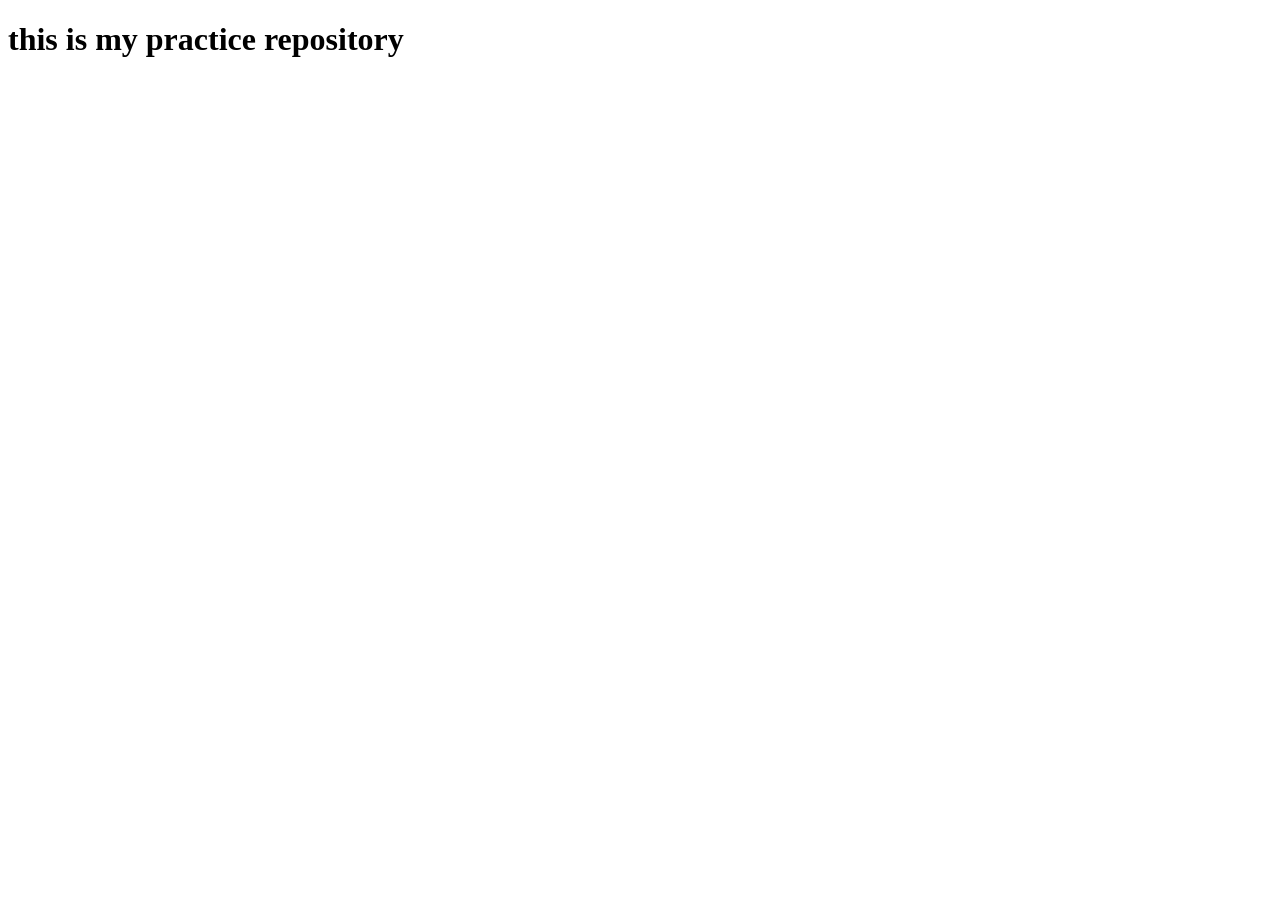
==== index.html @ 1db2bf40 "this is ____" ====
<!DOCTYPE html>
<html lang="en">
<head>
    <meta charset="UTF-8">
    <meta name="viewport" content="width=device-width, initial-scale=1.0">
    <title>Document</title>
</head>
<body>
    <h1>this is my practice repository</h1>
</body>
</html>
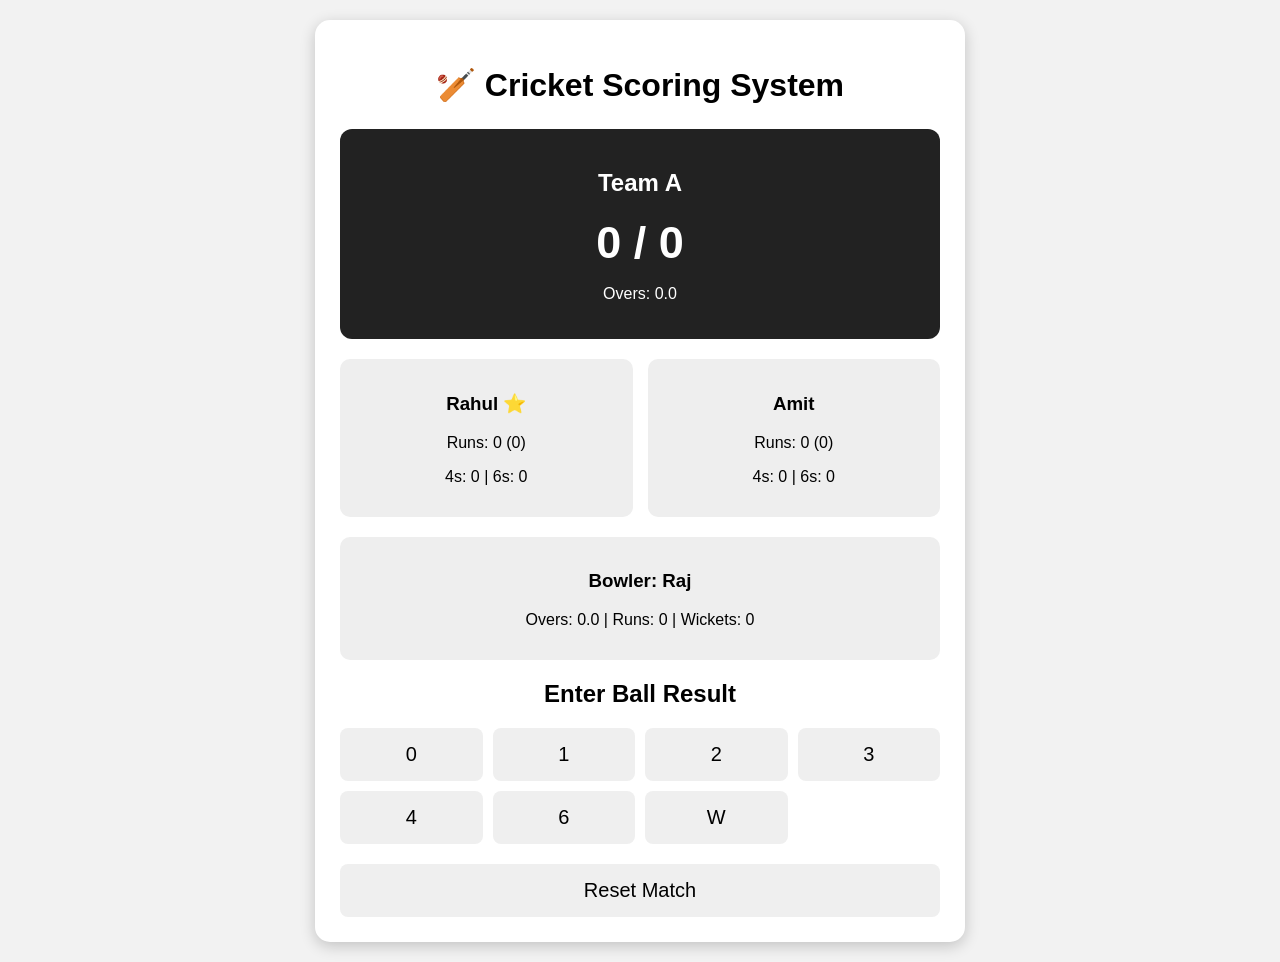
==== commit ca03361b: "This is Store Cricket score" ====
--- a/index.html
+++ b/index.html
@@ -3,9 +3,69 @@
 <head>
     <meta charset="UTF-8">
     <meta name="viewport" content="width=device-width, initial-scale=1.0">
-    <title>Document</title>
+    <title>Cricket Scoring System</title>
+    <link rel="stylesheet" href="style.css">
 </head>
+
 <body>
-    <h1>this is my practice repository</h1>
+
+    <div class="scoreboard">
+
+        <h1>🏏 Cricket Scoring System</h1>
+
+        <div class="score">
+            <h2>Team A</h2>
+            <div id="teamScore">0 / 0</div>
+            <p>Overs: <span id="overs">0.0</span></p>
+        </div>
+
+        <div class="players">
+
+            <div class="player">
+                <h3>Rahul ⭐</h3>
+                <p>
+                    Runs: <span id="batsmanRuns">0</span>
+                    (<span id="balls">0</span>)
+                </p>
+                <p>4s: <span id="fours">0</span> |
+                   6s: <span id="sixes">0</span>
+                </p>
+            </div>
+
+            <div class="player">
+                <h3>Amit</h3>
+                <p>Runs: 0 (0)</p>
+                <p>4s: 0 | 6s: 0</p>
+            </div>
+
+        </div>
+
+        <div class="bowler">
+            <h3>Bowler: Raj</h3>
+            <p>
+                Overs: <span id="bowlerOvers">0.0</span> |
+                Runs: <span id="bowlerRuns">0</span> |
+                Wickets: <span id="bowlerWickets">0</span>
+            </p>
+        </div>
+
+        <h2>Enter Ball Result</h2>
+
+        <div class="buttons">
+            <button onclick="addRuns(0)">0</button>
+            <button onclick="addRuns(1)">1</button>
+            <button onclick="addRuns(2)">2</button>
+            <button onclick="addRuns(3)">3</button>
+            <button onclick="addRuns(4)">4</button>
+            <button onclick="addRuns(6)">6</button>
+            <button onclick="wicket()">W</button>
+        </div>
+
+        <button class="reset" onclick="resetScore()">Reset Match</button>
+
+    </div>
+
+    <script src="script.js"></script>
+
 </body>
 </html>
--- a/style.css
+++ b/style.css
@@ -0,0 +1,72 @@
+body {
+    font-family: Arial, sans-serif;
+    background: #f2f2f2;
+    margin: 0;
+    padding: 20px;
+}
+
+.scoreboard {
+    max-width: 600px;
+    margin: auto;
+    background: white;
+    padding: 25px;
+    border-radius: 15px;
+    text-align: center;
+    box-shadow: 0 4px 15px rgba(0,0,0,0.2);
+}
+
+h1 {
+    margin-bottom: 25px;
+}
+
+.score {
+    background: #222;
+    color: white;
+    padding: 20px;
+    border-radius: 12px;
+}
+
+#teamScore {
+    font-size: 45px;
+    font-weight: bold;
+}
+
+.players {
+    display: flex;
+    gap: 15px;
+    margin-top: 20px;
+}
+
+.player {
+    flex: 1;
+    background: #eee;
+    padding: 15px;
+    border-radius: 10px;
+}
+
+.bowler {
+    margin-top: 20px;
+    padding: 15px;
+    background: #eee;
+    border-radius: 10px;
+}
+
+.buttons {
+    display: grid;
+    grid-template-columns: repeat(4, 1fr);
+    gap: 10px;
+    margin-top: 15px;
+}
+
+button {
+    padding: 15px;
+    font-size: 20px;
+    border: none;
+    border-radius: 8px;
+    cursor: pointer;
+}
+
+.reset {
+    margin-top: 20px;
+    width: 100%;
+}
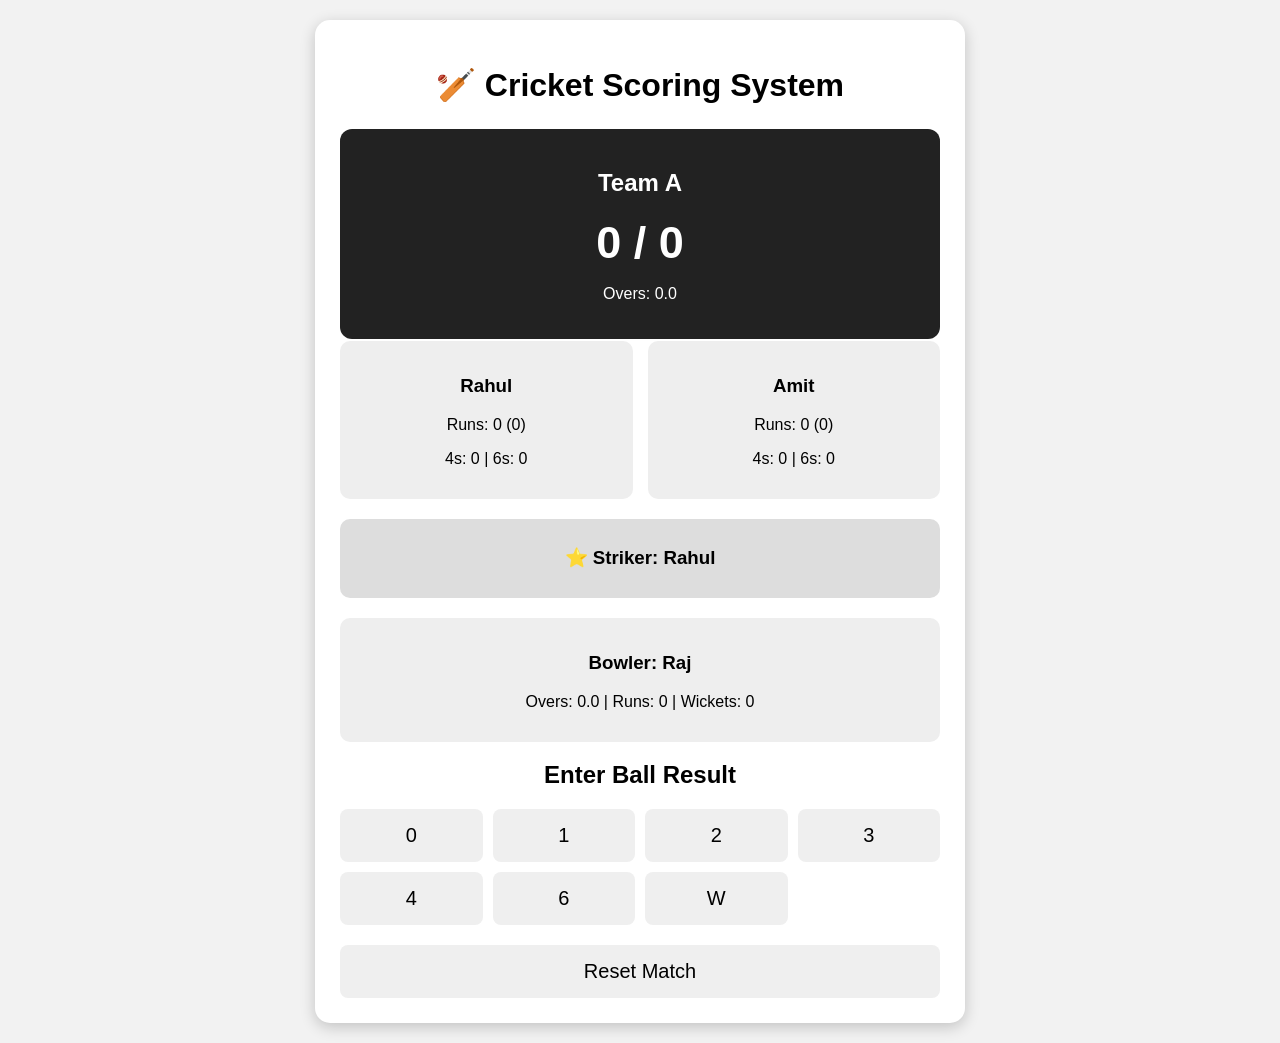
==== commit 1e1e4c74: "This is change for strike roatate. when each player make run." ====
--- a/index.html
+++ b/index.html
@@ -9,63 +9,107 @@
 
 <body>
 
-    <div class="scoreboard">
+<div class="scoreboard">
 
-        <h1>🏏 Cricket Scoring System</h1>
+    <h1>🏏 Cricket Scoring System</h1>
 
-        <div class="score">
-            <h2>Team A</h2>
-            <div id="teamScore">0 / 0</div>
-            <p>Overs: <span id="overs">0.0</span></p>
-        </div>
+    <div class="score">
+        <h2>Team A</h2>
 
-        <div class="players">
+        <div id="teamScore">0 / 0</div>
 
-            <div class="player">
-                <h3>Rahul ⭐</h3>
-                <p>
-                    Runs: <span id="batsmanRuns">0</span>
-                    (<span id="balls">0</span>)
-                </p>
-                <p>4s: <span id="fours">0</span> |
-                   6s: <span id="sixes">0</span>
-                </p>
-            </div>
+        <p>Overs: <span id="overs">0.0</span></p>
+    </div>
 
-            <div class="player">
-                <h3>Amit</h3>
-                <p>Runs: 0 (0)</p>
-                <p>4s: 0 | 6s: 0</p>
-            </div>
 
-        </div>
+    <!-- Batsmen -->
 
-        <div class="bowler">
-            <h3>Bowler: Raj</h3>
+    <div class="players">
+
+        <div class="player">
+            <h3 id="batsman1Name">Rahul</h3>
+
             <p>
-                Overs: <span id="bowlerOvers">0.0</span> |
-                Runs: <span id="bowlerRuns">0</span> |
-                Wickets: <span id="bowlerWickets">0</span>
+                Runs: <span id="batsman1Runs">0</span>
+                (<span id="batsman1Balls">0</span>)
+            </p>
+
+            <p>
+                4s: <span id="batsman1Fours">0</span> |
+                6s: <span id="batsman1Sixes">0</span>
             </p>
         </div>
 
-        <h2>Enter Ball Result</h2>
 
-        <div class="buttons">
-            <button onclick="addRuns(0)">0</button>
-            <button onclick="addRuns(1)">1</button>
-            <button onclick="addRuns(2)">2</button>
-            <button onclick="addRuns(3)">3</button>
-            <button onclick="addRuns(4)">4</button>
-            <button onclick="addRuns(6)">6</button>
-            <button onclick="wicket()">W</button>
+        <div class="player">
+            <h3 id="batsman2Name">Amit</h3>
+
+            <p>
+                Runs: <span id="batsman2Runs">0</span>
+                (<span id="batsman2Balls">0</span>)
+            </p>
+
+            <p>
+                4s: <span id="batsman2Fours">0</span> |
+                6s: <span id="batsman2Sixes">0</span>
+            </p>
         </div>
-
-        <button class="reset" onclick="resetScore()">Reset Match</button>
 
     </div>
 
-    <script src="script.js"></script>
+
+    <!-- Current striker -->
+
+    <div class="striker">
+
+        <h3>
+            ⭐ Striker:
+            <span id="strikerName">Rahul</span>
+        </h3>
+
+    </div>
+
+
+    <!-- Bowler -->
+
+    <div class="bowler">
+
+        <h3>Bowler: Raj</h3>
+
+        <p>
+            Overs: <span id="bowlerOvers">0.0</span> |
+            Runs: <span id="bowlerRuns">0</span> |
+            Wickets: <span id="bowlerWickets">0</span>
+        </p>
+
+    </div>
+
+
+    <!-- Ball buttons -->
+
+    <h2>Enter Ball Result</h2>
+
+    <div class="buttons">
+
+        <button onclick="addRuns(0)">0</button>
+        <button onclick="addRuns(1)">1</button>
+        <button onclick="addRuns(2)">2</button>
+        <button onclick="addRuns(3)">3</button>
+        <button onclick="addRuns(4)">4</button>
+        <button onclick="addRuns(6)">6</button>
+
+        <button onclick="wicket()">W</button>
+
+    </div>
+
+
+    <button class="reset" onclick="resetScore()">
+        Reset Match
+    </button>
+
+</div>
+
+<script src="script.js"></script>
 
 </body>
 </html>
--- a/style.css
+++ b/style.css
@@ -34,7 +34,7 @@
 .players {
     display: flex;
     gap: 15px;
-    margin-top: 20px;
+    margin-top: 2px;
 }
 
 .player {
@@ -69,4 +69,12 @@
 .reset {
     margin-top: 20px;
     width: 100%;
+}
+
+
+.striker {
+    margin-top: 20px;
+    padding: 10px;
+    background: #ddd;
+    border-radius: 10px;
 }
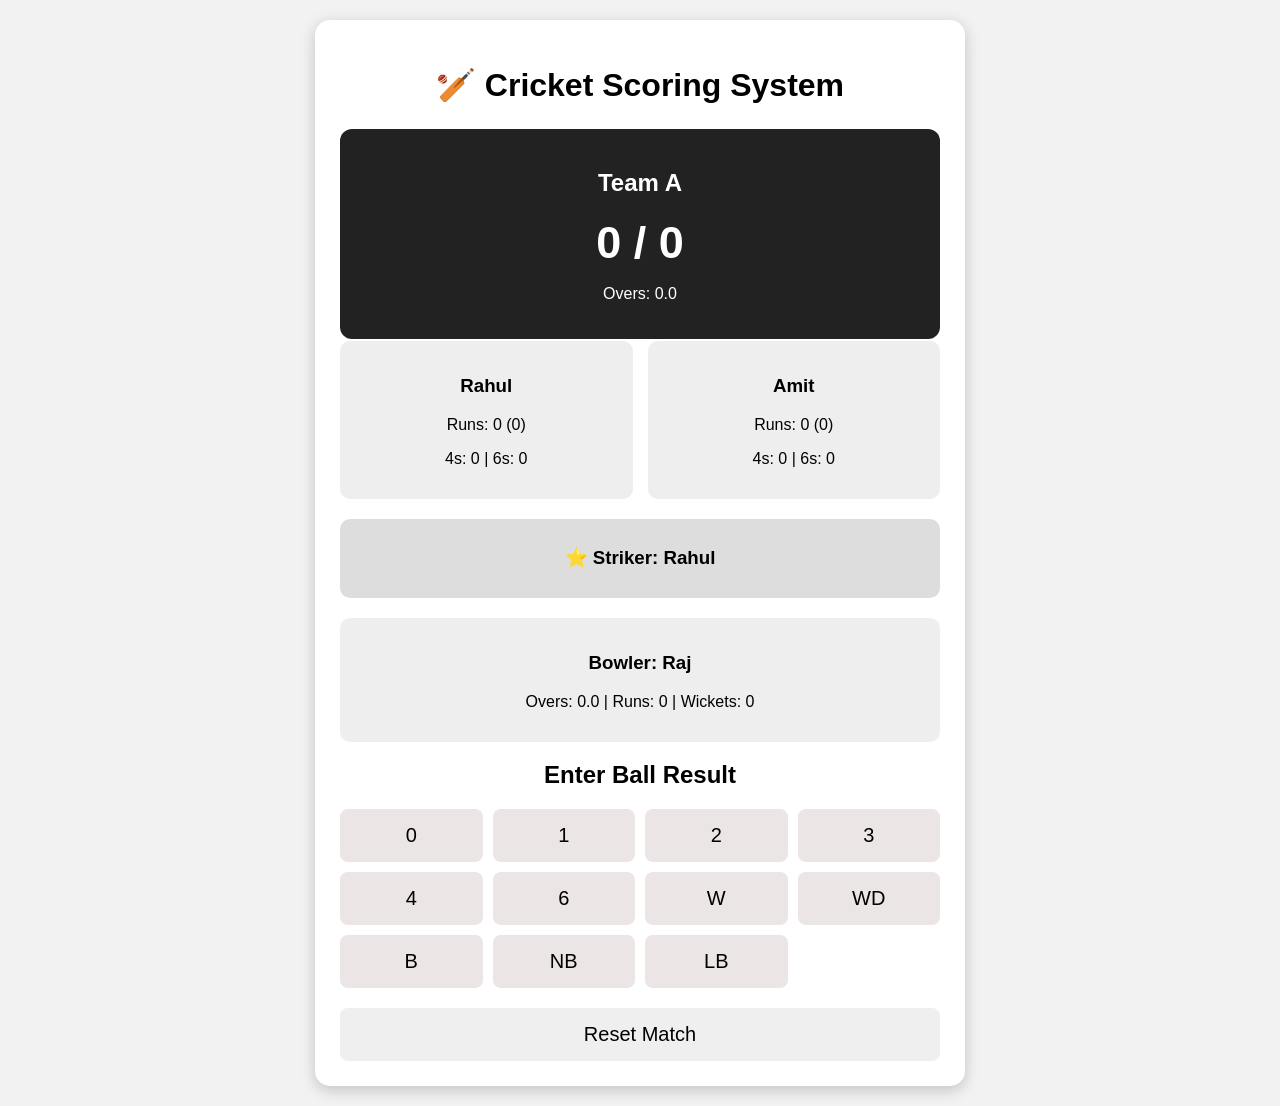
==== commit f45c5e03: "This is  for adding additional things." ====
--- a/index.html
+++ b/index.html
@@ -70,7 +70,7 @@
     </div>
 
 
-    <!-- Bowler -->
+    <!-- Information about Bowler -->
 
     <div class="bowler">
 
@@ -85,7 +85,7 @@
     </div>
 
 
-    <!-- Ball buttons -->
+    <!--  All Ball buttons to get runs or wicket and so on ... -->
 
     <h2>Enter Ball Result</h2>
 
@@ -99,6 +99,10 @@
         <button onclick="addRuns(6)">6</button>
 
         <button onclick="wicket()">W</button>
+        <button onclick="wide()">WD</button>
+        <button onclick="Bye()">B</button>
+        <button onclick="NoBall()">NB</button>
+        <button onclick="legBye()">LB</button>
 
     </div>
 
@@ -109,7 +113,8 @@
 
 </div>
 
-<script src="script.js"></script>
+  
+<script src="script.js"></script>     <!--to connect script.js to html -->
 
 </body>
 </html>
--- a/style.css
+++ b/style.css
@@ -77,4 +77,12 @@
     padding: 10px;
     background: #ddd;
     border-radius: 10px;
+}
+
+.buttons button {
+    background-color: #ece5e5;
+}
+
+.buttons button:hover{
+    transform: scale(1.05);
 }
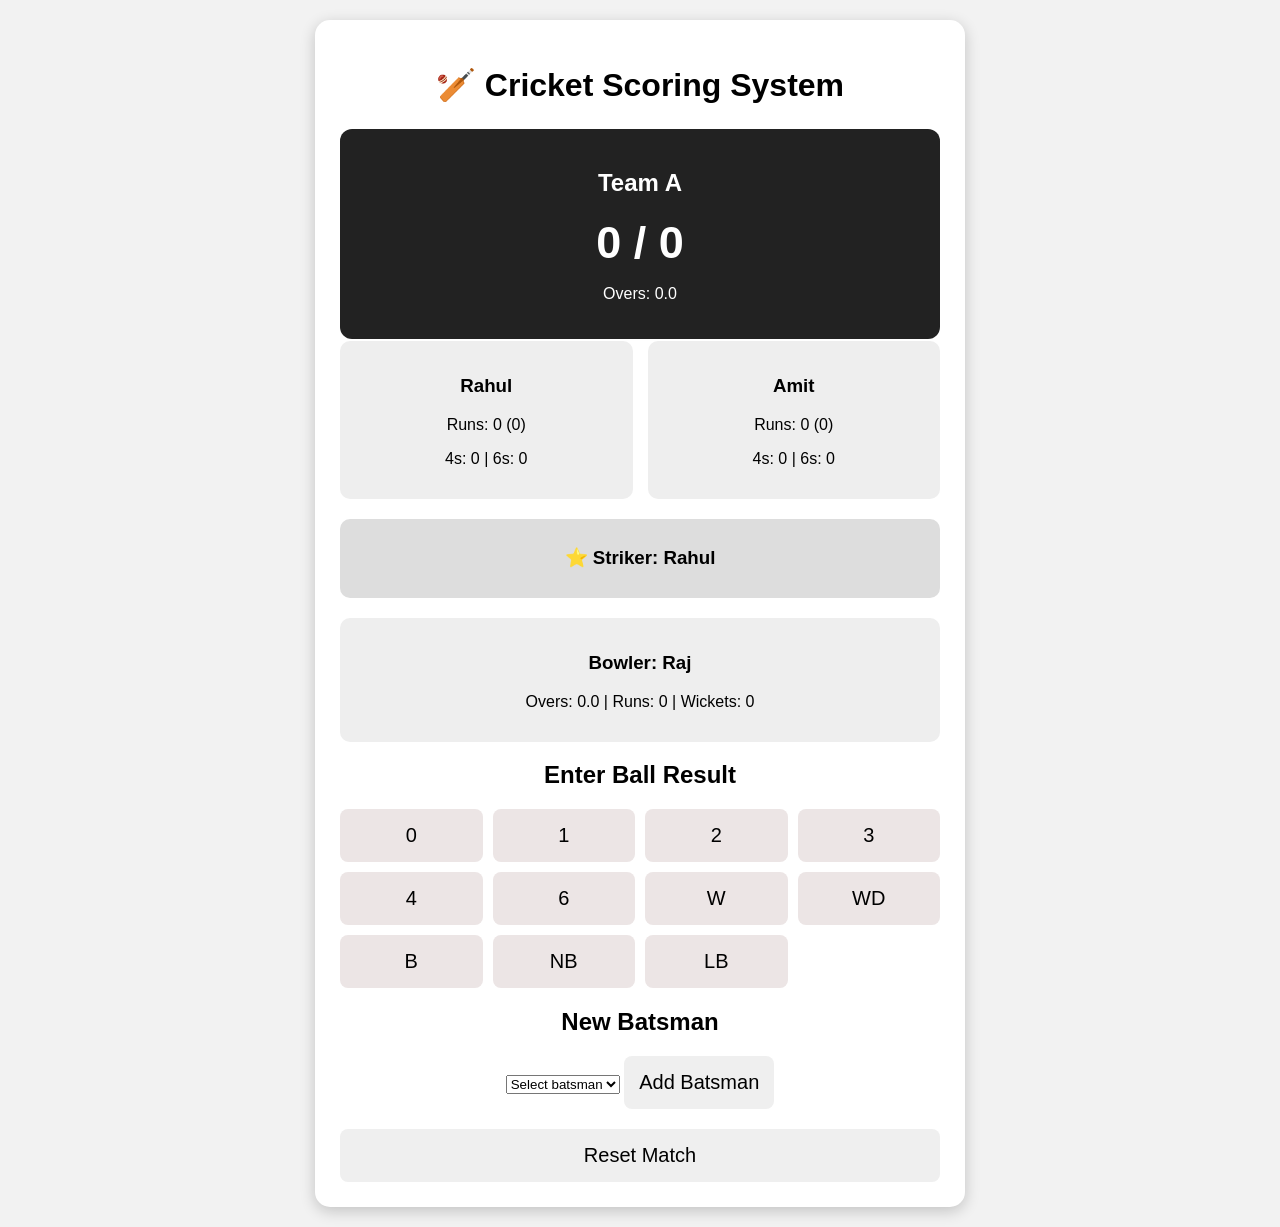
==== commit 1f8035ec: "add new batsman" ====
--- a/index.html
+++ b/index.html
@@ -106,7 +106,27 @@
 
     </div>
 
+    <div class="new-batsman">
 
+    <h2>New Batsman</h2>
+
+    <select id="newBatsman">
+
+        <option value="">Select batsman</option>
+
+        <option value="Vijay">Vijay</option>
+        <option value="Rohit">Rohit</option>
+        <option value="Suresh">Suresh</option>
+        <option value="Karan">Karan</option>
+        <option value="Mohit">Mohit</option>
+
+    </select>
+
+    <button onclick="addNewBatsman()">
+        Add Batsman
+    </button>
+
+</div>
     <button class="reset" onclick="resetScore()">
         Reset Match
     </button>
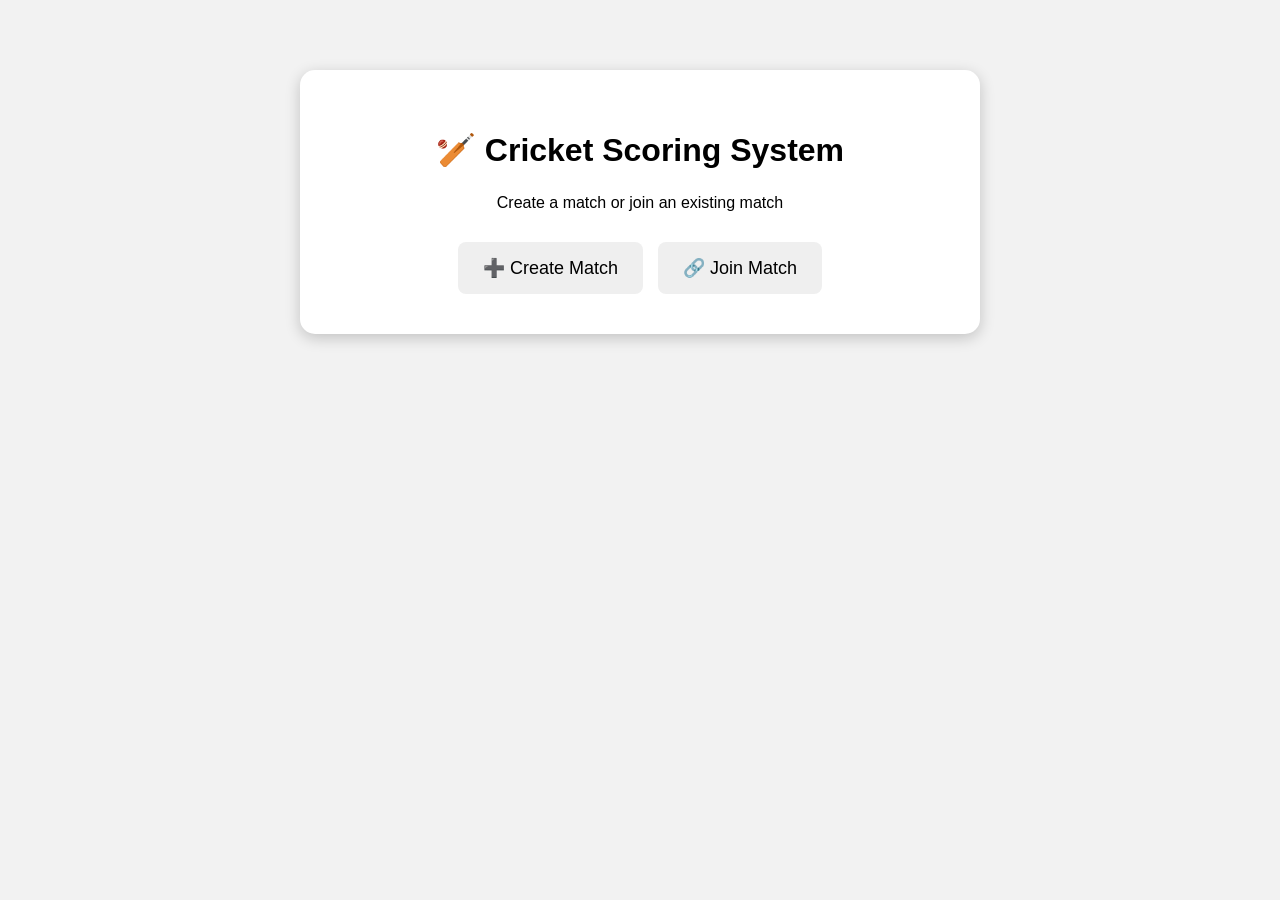
==== commit 29a49efd: "complete html, css and js code." ====
--- a/index.html
+++ b/index.html
@@ -1,140 +1,148 @@
 <!DOCTYPE html>
 <html lang="en">
+
 <head>
+
     <meta charset="UTF-8">
-    <meta name="viewport" content="width=device-width, initial-scale=1.0">
+
+    <meta name="viewport"
+          content="width=device-width, initial-scale=1.0">
+
     <title>Cricket Scoring System</title>
+
     <link rel="stylesheet" href="style.css">
+
 </head>
+
 
 <body>
 
-<div class="scoreboard">
+    <div class="home-container">
 
-    <h1>🏏 Cricket Scoring System</h1>
+        <h1>🏏 Cricket Scoring System</h1>
 
-    <div class="score">
-        <h2>Team A</h2>
-
-        <div id="teamScore">0 / 0</div>
-
-        <p>Overs: <span id="overs">0.0</span></p>
-    </div>
+        <p>
+            Create a match or join an existing match
+        </p>
 
 
-    <!-- Batsmen -->
+        <div class="home-buttons">
 
-    <div class="players">
+            <button onclick="createMatch()">
+                ➕ Create Match
+            </button>
 
-        <div class="player">
-            <h3 id="batsman1Name">Rahul</h3>
 
-            <p>
-                Runs: <span id="batsman1Runs">0</span>
-                (<span id="batsman1Balls">0</span>)
-            </p>
+            <button onclick="showJoinMatch()">
+                🔗 Join Match
+            </button>
 
-            <p>
-                4s: <span id="batsman1Fours">0</span> |
-                6s: <span id="batsman1Sixes">0</span>
-            </p>
         </div>
 
 
-        <div class="player">
-            <h3 id="batsman2Name">Amit</h3>
+        <!-- Join Match Section -->
+
+        <div id="joinSection" class="join-section">
+
+            <h2>Join Match</h2>
+
+            <input
+                type="text"
+                id="matchCode"
+                placeholder="Enter Match Code"
+            >
+
+
+            <input
+                type="text"
+                id="playerName"
+                placeholder="Enter Your Name"
+            >
+
+
+            <button onclick="joinMatch()">
+                Join Match
+            </button>
+
+        </div>
+
+
+        <!-- Created Match -->
+
+        <div id="createdMatch"
+             class="created-match">
+
+            <h2>Match Created! 🎉</h2>
+
+            <p>Your Match Code:</p>
+
+            <h1 id="generatedCode"></h1>
 
             <p>
-                Runs: <span id="batsman2Runs">0</span>
-                (<span id="batsman2Balls">0</span>)
+                Share this code with your players.
             </p>
 
-            <p>
-                4s: <span id="batsman2Fours">0</span> |
-                6s: <span id="batsman2Sixes">0</span>
-            </p>
         </div>
 
     </div>
 
 
-    <!-- Current striker -->
+    <script>
 
-    <div class="striker">
+        function showJoinMatch() {
 
-        <h3>
-            ⭐ Striker:
-            <span id="strikerName">Rahul</span>
-        </h3>
+            document.getElementById("joinSection")
+                .style.display = "block";
 
-    </div>
+        }
 
 
-    <!-- Information about Bowler -->
+        function createMatch() {
 
-    <div class="bowler">
-
-        <h3>Bowler: Raj</h3>
-
-        <p>
-            Overs: <span id="bowlerOvers">0.0</span> |
-            Runs: <span id="bowlerRuns">0</span> |
-            Wickets: <span id="bowlerWickets">0</span>
-        </p>
-
-    </div>
+            let code =
+                "CRIC-" +
+                Math.floor(1000 + Math.random() * 9000);
 
 
-    <!--  All Ball buttons to get runs or wicket and so on ... -->
+            document.getElementById("generatedCode")
+                .innerText = code;
 
-    <h2>Enter Ball Result</h2>
 
-    <div class="buttons">
+            document.getElementById("createdMatch")
+                .style.display = "block";
 
-        <button onclick="addRuns(0)">0</button>
-        <button onclick="addRuns(1)">1</button>
-        <button onclick="addRuns(2)">2</button>
-        <button onclick="addRuns(3)">3</button>
-        <button onclick="addRuns(4)">4</button>
-        <button onclick="addRuns(6)">6</button>
+        }
 
-        <button onclick="wicket()">W</button>
-        <button onclick="wide()">WD</button>
-        <button onclick="Bye()">B</button>
-        <button onclick="NoBall()">NB</button>
-        <button onclick="legBye()">LB</button>
 
-    </div>
+        function joinMatch() {
 
-    <div class="new-batsman">
+            let code =
+                document.getElementById("matchCode").value;
 
-    <h2>New Batsman</h2>
+            let name =
+                document.getElementById("playerName").value;
 
-    <select id="newBatsman">
 
-        <option value="">Select batsman</option>
+            if (code === "" || name === "") {
 
-        <option value="Vijay">Vijay</option>
-        <option value="Rohit">Rohit</option>
-        <option value="Suresh">Suresh</option>
-        <option value="Karan">Karan</option>
-        <option value="Mohit">Mohit</option>
+                alert("Please enter Match Code and Name!");
 
-    </select>
+                return;
 
-    <button onclick="addNewBatsman()">
-        Add Batsman
-    </button>
+            }
 
-</div>
-    <button class="reset" onclick="resetScore()">
-        Reset Match
-    </button>
 
-</div>
+            alert(
+                "Welcome " +
+                name +
+                "! You joined match " +
+                code
+            );
 
-  
-<script src="script.js"></script>     <!--to connect script.js to html -->
+        }
+
+    </script>
 
 </body>
+
 </html>
--- a/style.css
+++ b/style.css
@@ -85,4 +85,228 @@
 
 .buttons button:hover{
     transform: scale(1.05);
+}
+
+.new-bowler {
+    margin-top: 20px;
+    padding: 15px;
+    background: #eeeeee;
+    border-radius: 10px;
+}
+
+.new-bowler select {
+    padding: 12px;
+    font-size: 16px;
+    border-radius: 8px;
+    margin-right: 10px;
+}
+
+.new-bowler button {
+    padding: 12px;
+    font-size: 16px;
+}
+
+.home-container {
+
+    max-width: 600px;
+
+    margin: 50px auto;
+
+    background: white;
+
+    padding: 40px;
+
+    border-radius: 15px;
+
+    text-align: center;
+
+    box-shadow:
+        0 4px 15px rgba(0,0,0,0.2);
+
+}
+
+
+.home-buttons {
+
+    display: flex;
+
+    gap: 15px;
+
+    justify-content: center;
+
+    margin-top: 30px;
+
+}
+
+
+.home-buttons button {
+
+    padding: 15px 25px;
+
+    font-size: 18px;
+
+}
+
+
+.join-section {
+
+    display: none;
+
+    margin-top: 30px;
+
+}
+
+
+.join-section input {
+
+    display: block;
+
+    width: 90%;
+
+    padding: 12px;
+
+    margin: 10px auto;
+
+    font-size: 16px;
+
+}
+
+
+.join-section button {
+
+    padding: 12px 25px;
+
+    font-size: 16px;
+
+}
+
+
+.created-match {
+
+    display: none;
+
+    margin-top: 30px;
+
+    padding: 20px;
+
+    background: #eeeeee;
+
+    border-radius: 10px;
+
+}
+
+
+#generatedCode {
+
+    font-size: 35px;
+
+    letter-spacing: 3px;
+
+}
+
+.lobby-container {
+
+    max-width: 900px;
+
+    margin: 40px auto;
+
+    background: white;
+
+    padding: 30px;
+
+    border-radius: 15px;
+
+    text-align: center;
+
+    box-shadow:
+        0 4px 15px rgba(0,0,0,0.2);
+
+}
+
+
+.teams {
+
+    display: flex;
+
+    gap: 20px;
+
+    margin-top: 30px;
+
+}
+
+
+.team {
+
+    flex: 1;
+
+    padding: 20px;
+
+    background: #eeeeee;
+
+    border-radius: 10px;
+
+    min-height: 200px;
+
+}
+
+
+.team h2 {
+
+    margin-top: 0;
+
+}
+
+
+.add-player {
+
+    margin-top: 30px;
+
+    padding: 20px;
+
+    background: #f5f5f5;
+
+    border-radius: 10px;
+
+}
+
+
+.add-player input {
+
+    padding: 12px;
+
+    font-size: 16px;
+
+    margin: 5px;
+
+}
+
+
+.add-player select {
+
+    padding: 12px;
+
+    font-size: 16px;
+
+    margin: 5px;
+
+}
+
+
+.add-player button {
+
+    padding: 12px 20px;
+
+    font-size: 16px;
+
+}
+
+
+.start-match {
+
+    margin-top: 30px;
+
+    padding: 15px 30px;
+
+    font-size: 18px;
+
 }
